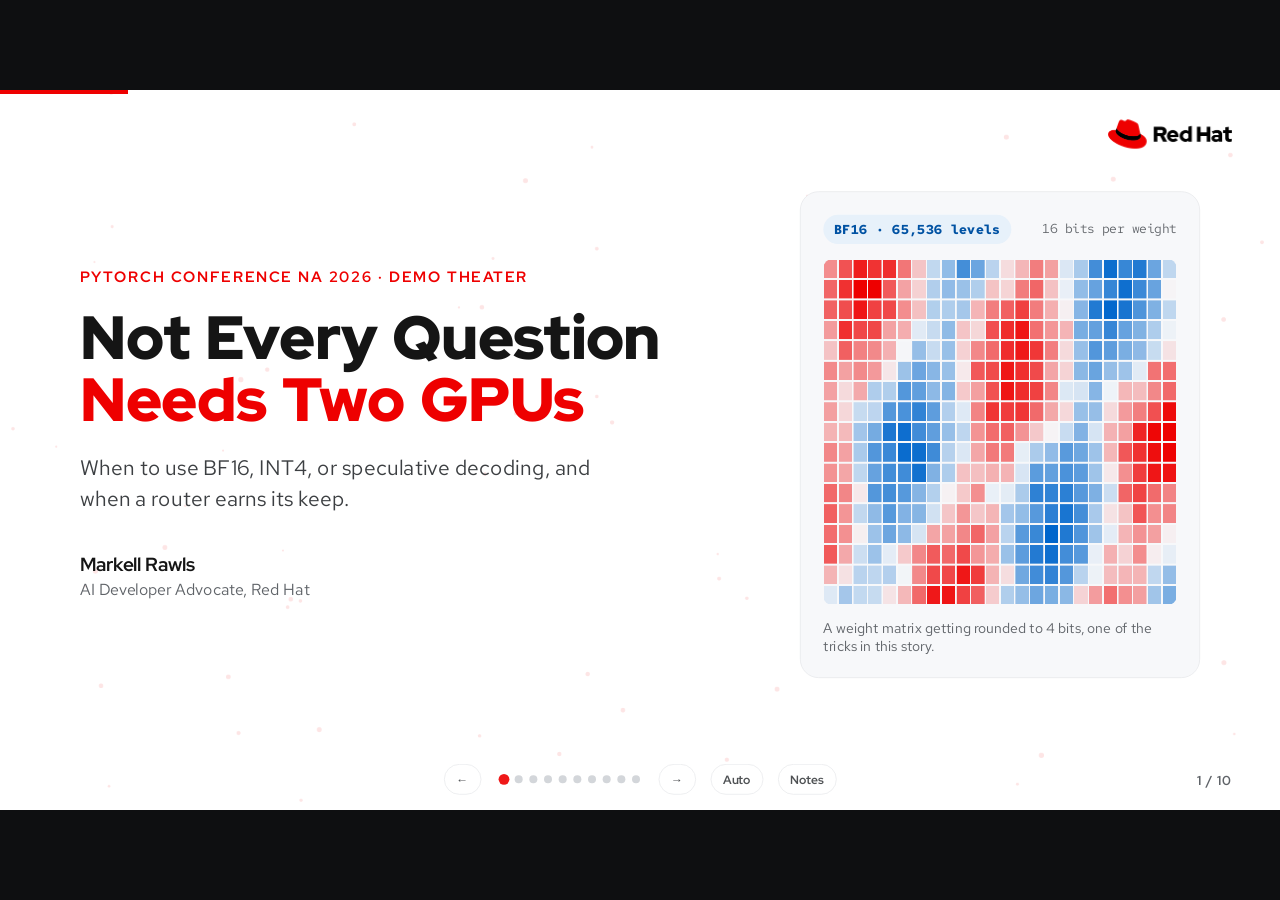
==== index.html @ c00a5a01 "Serve the slides on GitHub Pages index.html redirects to slides.html, and .nojekyll serves the repo " ====
<!DOCTYPE html>
<html lang="en">
<head>
<meta charset="UTF-8">
<meta http-equiv="refresh" content="0; url=slides.html">
<title>Not Every Question Needs Two GPUs</title>
</head>
<body><p><a href="slides.html">Open the slides</a></p></body>
</html>
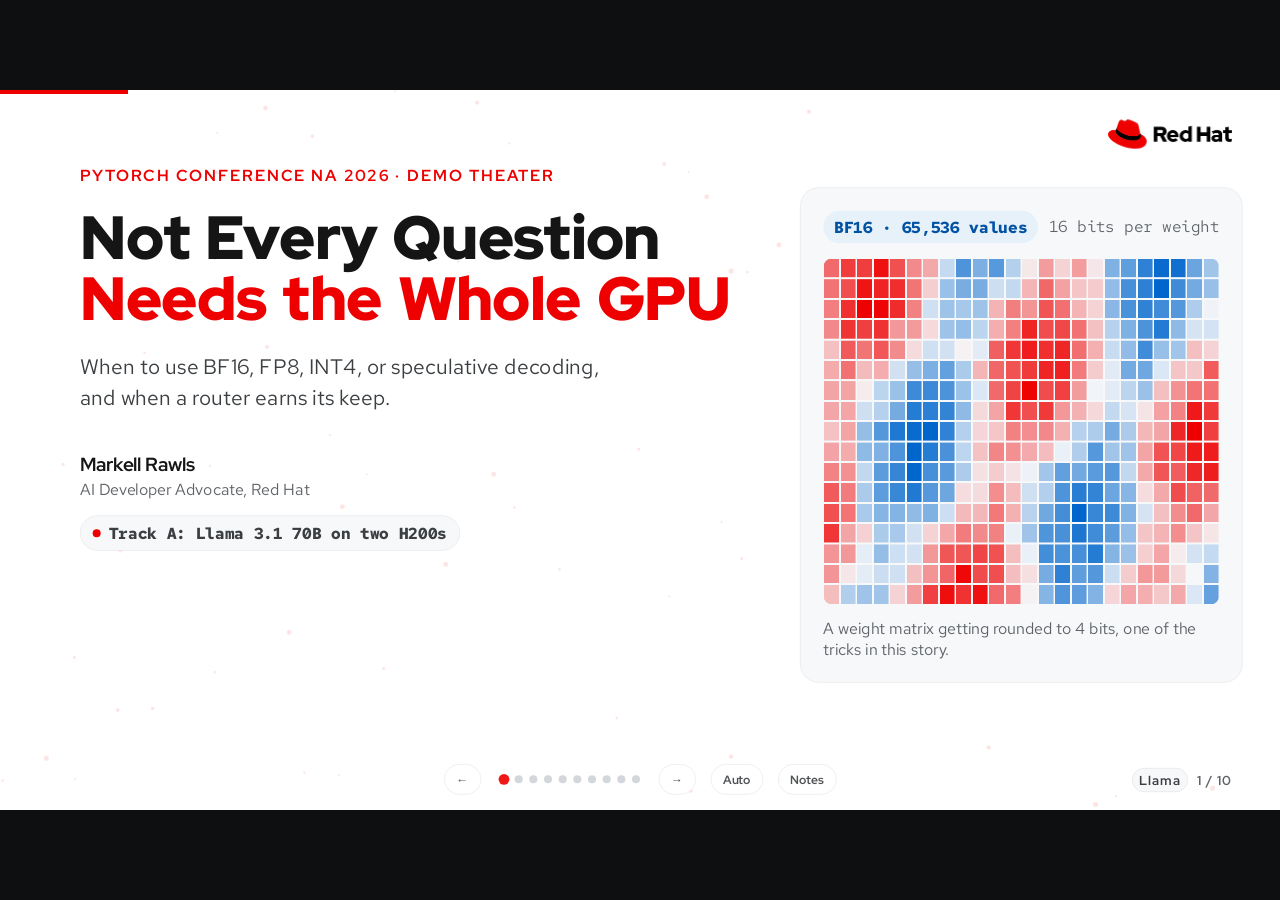
==== commit de2b396a: "Correct the docs for both tracks Title and story cover Qwen; SM counts from mig-profiles (60 of 132," ====
--- a/index.html
+++ b/index.html
@@ -3,7 +3,7 @@
 <head>
 <meta charset="UTF-8">
 <meta http-equiv="refresh" content="0; url=slides.html">
-<title>Not Every Question Needs Two GPUs</title>
+<title>Not Every Question Needs the Whole GPU</title>
 </head>
 <body><p><a href="slides.html">Open the slides</a></p></body>
 </html>
